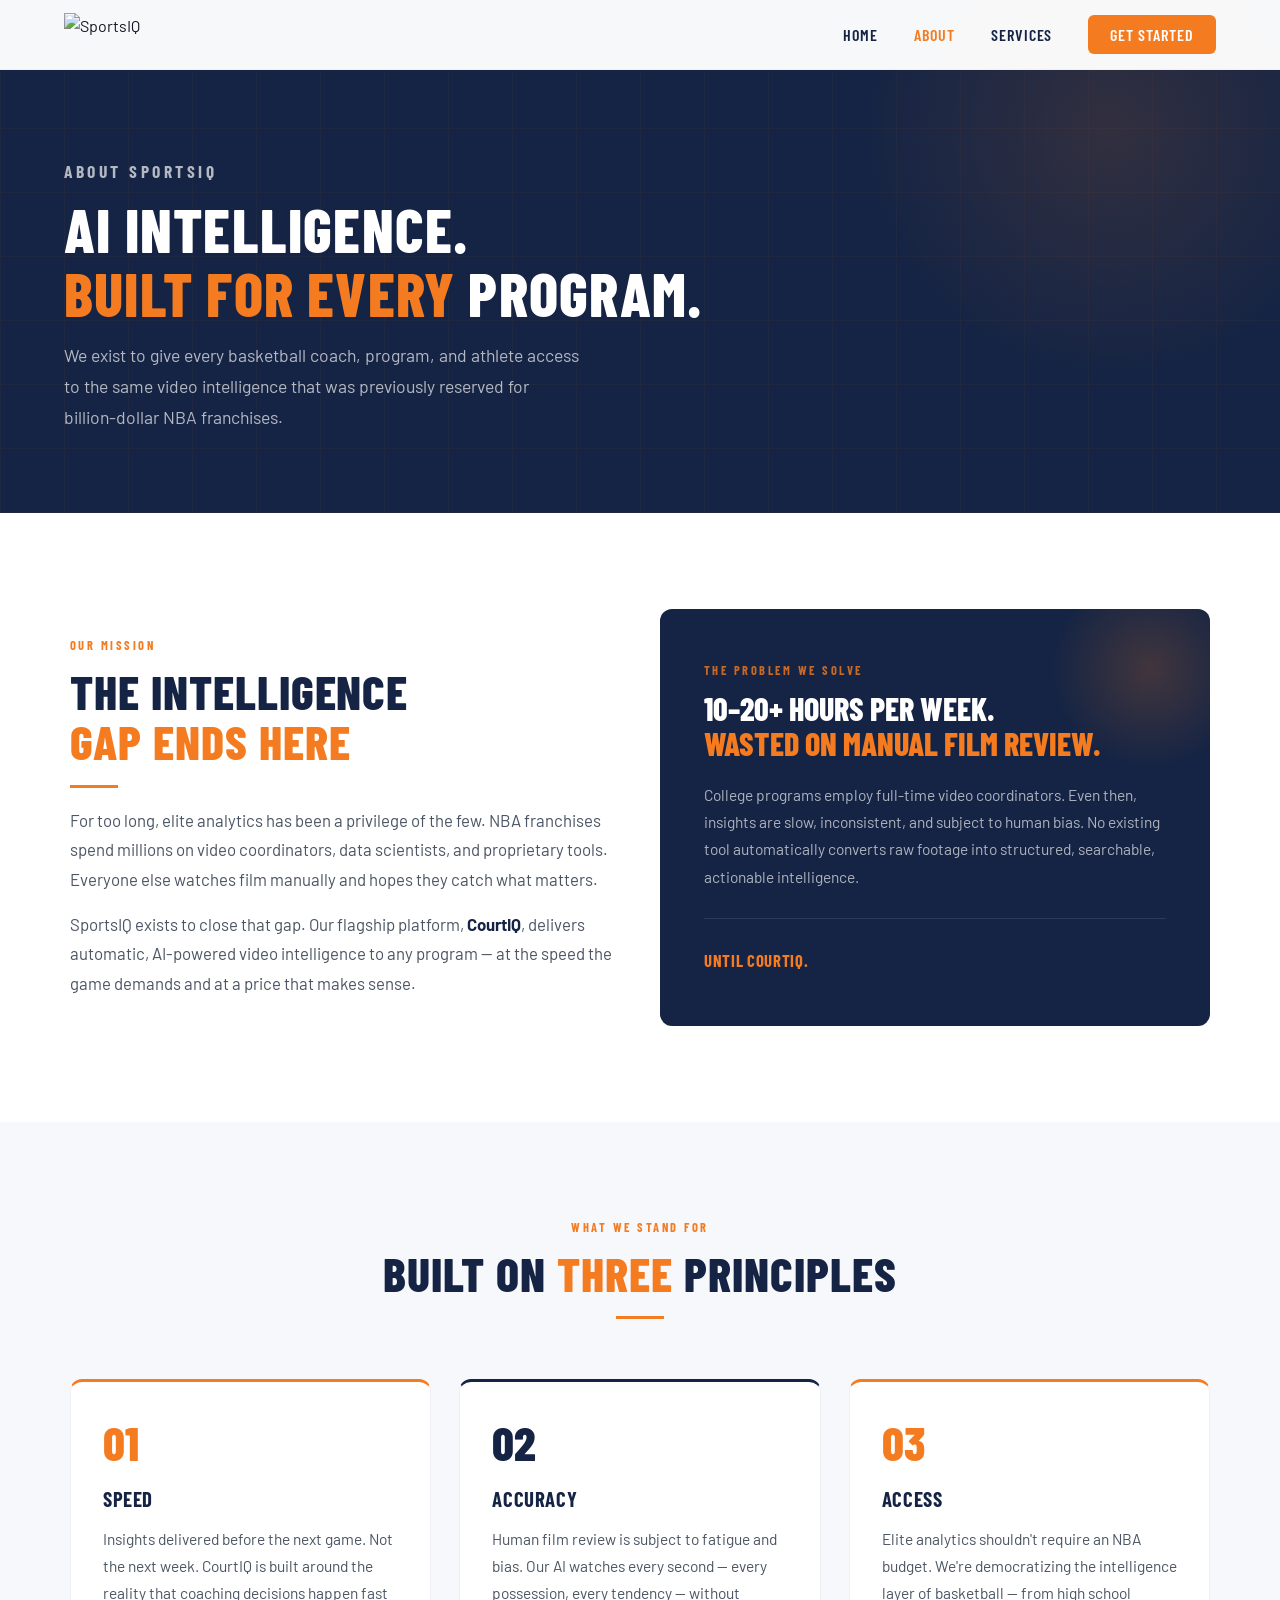
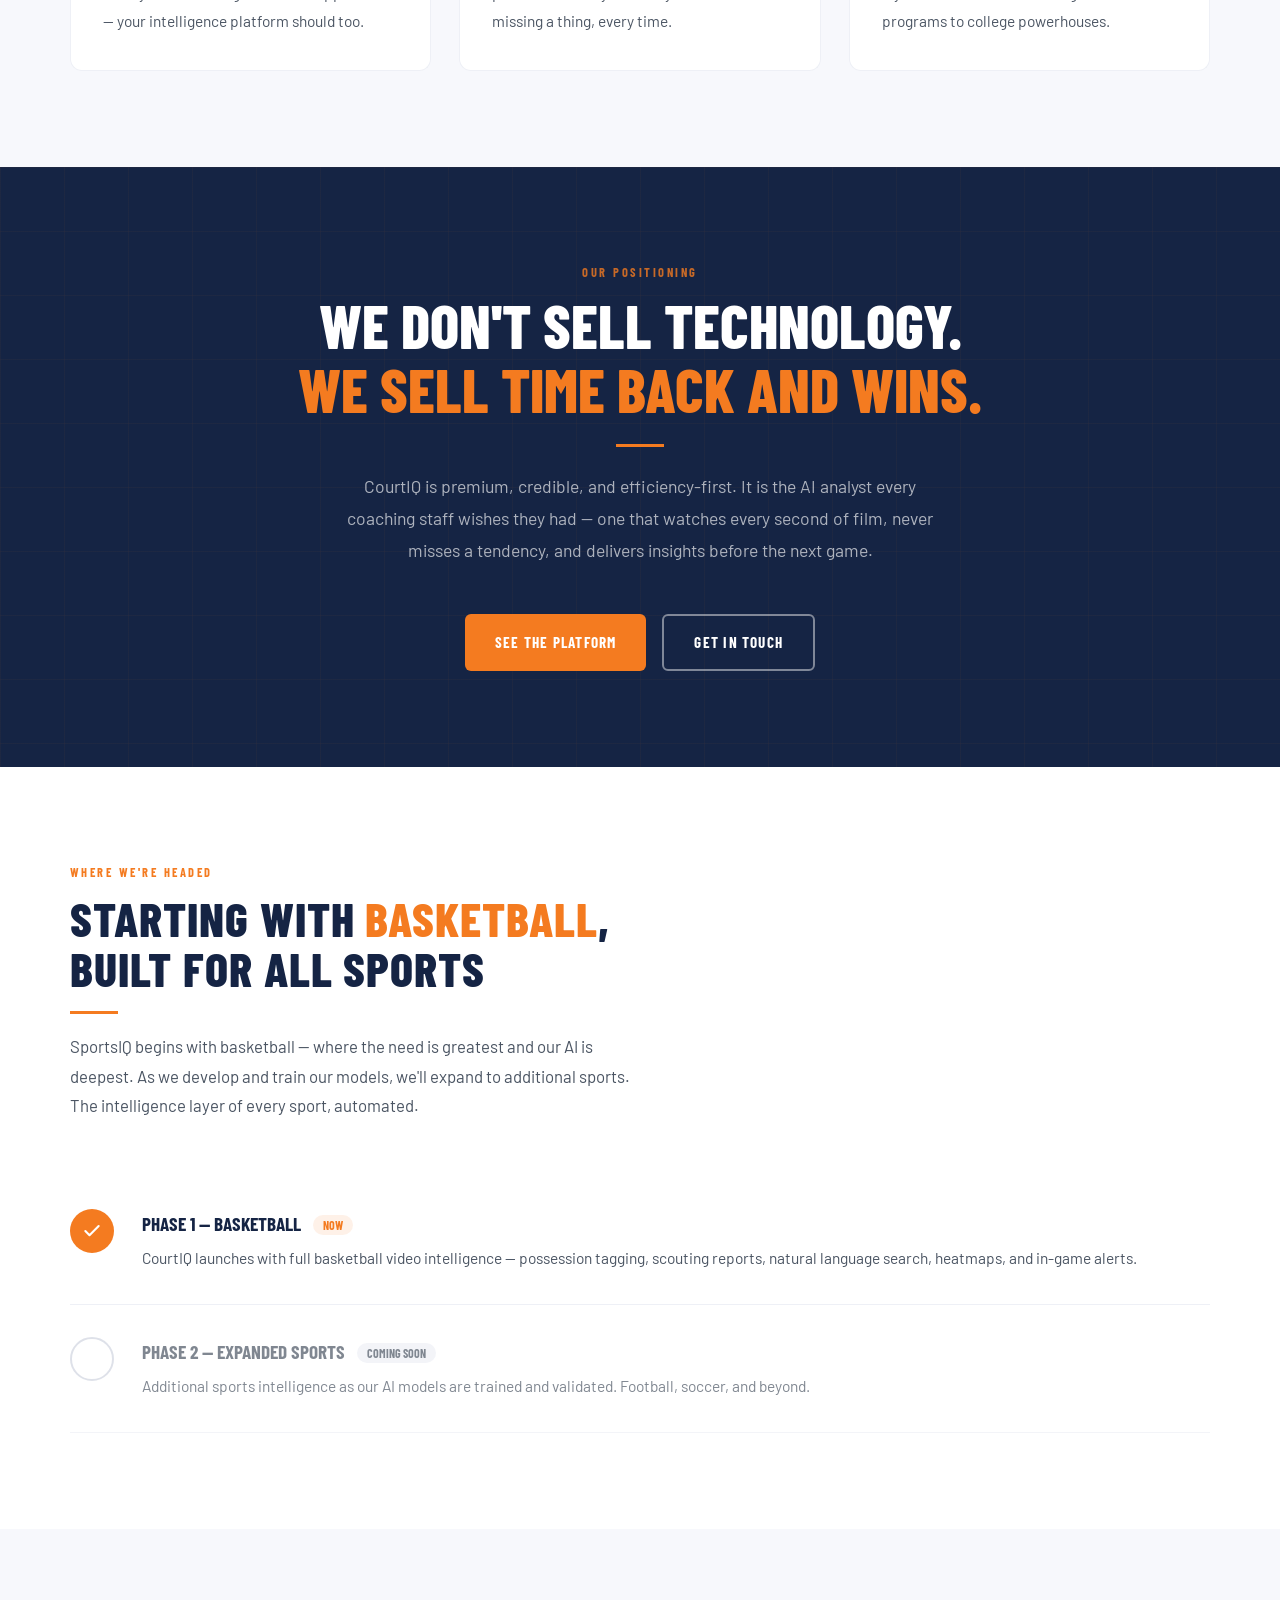
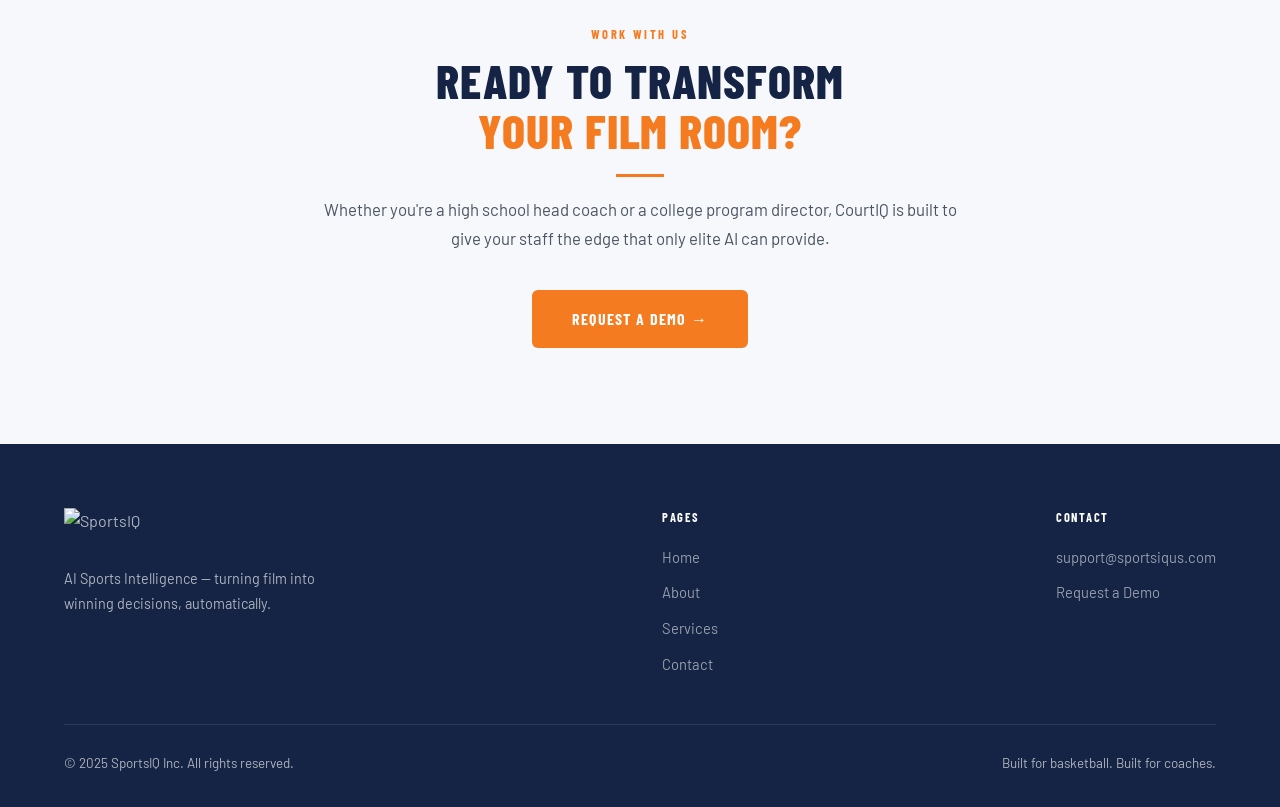
==== about.html @ 945e05f1 "Add files via upload" ====
<!DOCTYPE html>
<html lang="en">
<head>
  <meta charset="UTF-8" />
  <meta name="viewport" content="width=device-width, initial-scale=1.0" />
  <meta name="description" content="About SportsIQ Inc. — our mission is to give every basketball program access to the AI sports intelligence previously reserved for billion-dollar franchises." />
  <title>About | SportsIQ</title>
  <link rel="stylesheet" href="styles.css" />
  <link rel="icon" type="image/png" href="logo.png" />
</head>
<body>

<!-- NAV -->
<nav>
  <div class="nav-logo">
    <a href="index.html"><img src="logo.png" alt="SportsIQ" /></a>
  </div>
  <ul class="nav-links">
    <li><a href="index.html">Home</a></li>
    <li><a href="about.html" class="active">About</a></li>
    <li><a href="services.html">Services</a></li>
    <li><a href="contact.html" class="nav-cta">Get Started</a></li>
  </ul>
  <button class="hamburger" aria-label="Menu">
    <span></span><span></span><span></span>
  </button>
</nav>

<!-- PAGE HERO -->
<div class="page-hero">
  <!-- Grid texture -->
  <div style="position:absolute;inset:0;background-image:linear-gradient(rgba(244,123,32,0.04) 1px,transparent 1px),linear-gradient(90deg,rgba(244,123,32,0.04) 1px,transparent 1px);background-size:64px 64px;pointer-events:none;"></div>
  <div class="page-hero-inner">
    <p class="section-label fade-up">About SportsIQ</p>
    <h1 class="fade-up-2">AI Intelligence.<br /><span>Built for Every</span> Program.</h1>
    <p class="fade-up-3">We exist to give every basketball coach, program, and athlete access to the same video intelligence that was previously reserved for billion-dollar NBA franchises.</p>
  </div>
</div>

<!-- MISSION -->
<section style="background:var(--white);">
  <div class="inner grid-2" style="align-items:center;">
    <div>
      <p class="section-label">Our Mission</p>
      <h2 class="section-title">The Intelligence<br /><span>Gap Ends Here</span></h2>
      <div class="divider"></div>
      <p class="section-sub">For too long, elite analytics has been a privilege of the few. NBA franchises spend millions on video coordinators, data scientists, and proprietary tools. Everyone else watches film manually and hopes they catch what matters.</p>
      <p style="margin-top:16px;color:var(--text-mid);font-size:1.05rem;line-height:1.75;">SportsIQ exists to close that gap. Our flagship platform, <strong style="color:var(--navy);">CourtIQ</strong>, delivers automatic, AI-powered video intelligence to any program — at the speed the game demands and at a price that makes sense.</p>
    </div>
    <div style="background:var(--navy);border-radius:var(--radius-lg);padding:52px 44px;position:relative;overflow:hidden;">
      <div style="position:absolute;top:-40px;right:-40px;width:200px;height:200px;background:radial-gradient(circle,rgba(244,123,32,0.2) 0%,transparent 70%);pointer-events:none;"></div>
      <p class="section-label" style="color:rgba(244,123,32,0.8);">The Problem We Solve</p>
      <p style="font-family:var(--font-display);font-size:clamp(1.5rem,3vw,2rem);font-weight:800;text-transform:uppercase;color:var(--white);line-height:1.1;margin-top:8px;">
        10–20+ Hours Per Week.<br />
        <span style="color:var(--orange);">Wasted on Manual Film Review.</span>
      </p>
      <p style="margin-top:20px;color:rgba(255,255,255,0.65);font-size:0.97rem;line-height:1.75;">College programs employ full-time video coordinators. Even then, insights are slow, inconsistent, and subject to human bias. No existing tool automatically converts raw footage into structured, searchable, actionable intelligence.</p>
      <div style="margin-top:28px;padding-top:28px;border-top:1px solid rgba(255,255,255,0.1);">
        <p style="font-family:var(--font-display);font-size:1.05rem;font-weight:700;color:var(--orange);text-transform:uppercase;letter-spacing:0.04em;">Until CourtIQ.</p>
      </div>
    </div>
  </div>
</section>

<!-- VALUES -->
<section style="background:var(--off-white);">
  <div class="inner">
    <div style="text-align:center;max-width:560px;margin:0 auto 60px;">
      <p class="section-label">What We Stand For</p>
      <h2 class="section-title">Built on <span>Three</span> Principles</h2>
      <div class="divider" style="margin:18px auto;"></div>
    </div>
    <div class="grid-3">

      <div class="card" style="border-top:3px solid var(--orange);">
        <div style="font-family:var(--font-display);font-size:3rem;font-weight:800;color:var(--orange);line-height:1;margin-bottom:16px;">01</div>
        <h3>Speed</h3>
        <p>Insights delivered before the next game. Not the next week. CourtIQ is built around the reality that coaching decisions happen fast — your intelligence platform should too.</p>
      </div>

      <div class="card" style="border-top:3px solid var(--navy);">
        <div style="font-family:var(--font-display);font-size:3rem;font-weight:800;color:var(--navy);line-height:1;margin-bottom:16px;">02</div>
        <h3>Accuracy</h3>
        <p>Human film review is subject to fatigue and bias. Our AI watches every second — every possession, every tendency — without missing a thing, every time.</p>
      </div>

      <div class="card" style="border-top:3px solid var(--orange);">
        <div style="font-family:var(--font-display);font-size:3rem;font-weight:800;color:var(--orange);line-height:1;margin-bottom:16px;">03</div>
        <h3>Access</h3>
        <p>Elite analytics shouldn't require an NBA budget. We're democratizing the intelligence layer of basketball — from high school programs to college powerhouses.</p>
      </div>

    </div>
  </div>
</section>

<!-- BRAND POSITIONING -->
<section style="background:var(--navy);position:relative;overflow:hidden;">
  <div style="position:absolute;inset:0;background-image:linear-gradient(rgba(244,123,32,0.04) 1px,transparent 1px),linear-gradient(90deg,rgba(244,123,32,0.04) 1px,transparent 1px);background-size:64px 64px;pointer-events:none;"></div>
  <div class="inner" style="position:relative;z-index:1;text-align:center;max-width:760px;margin:0 auto;">
    <p class="section-label" style="color:rgba(244,123,32,0.8);">Our Positioning</p>
    <h2 style="font-family:var(--font-display);font-size:clamp(2rem,5vw,3.8rem);font-weight:800;text-transform:uppercase;color:var(--white);line-height:1.05;">
      We Don't Sell Technology.<br />
      <span style="color:var(--orange);">We Sell Time Back and Wins.</span>
    </h2>
    <div class="divider" style="margin:24px auto;"></div>
    <p style="color:rgba(255,255,255,0.65);font-size:1.1rem;line-height:1.8;max-width:600px;margin:0 auto;">
      CourtIQ is premium, credible, and efficiency-first. It is the AI analyst every coaching staff wishes they had — one that watches every second of film, never misses a tendency, and delivers insights before the next game.
    </p>
    <div style="margin-top:48px;display:flex;justify-content:center;gap:16px;flex-wrap:wrap;">
      <a href="services.html" class="btn btn-primary">See the Platform</a>
      <a href="contact.html" class="btn btn-outline-white">Get in Touch</a>
    </div>
  </div>
</section>

<!-- ROADMAP -->
<section style="background:var(--white);">
  <div class="inner">
    <div style="max-width:560px;margin-bottom:56px;">
      <p class="section-label">Where We're Headed</p>
      <h2 class="section-title">Starting with <span>Basketball</span>,<br />Built for All Sports</h2>
      <div class="divider"></div>
      <p class="section-sub">SportsIQ begins with basketball — where the need is greatest and our AI is deepest. As we develop and train our models, we'll expand to additional sports. The intelligence layer of every sport, automated.</p>
    </div>
    <div style="display:flex;flex-direction:column;gap:0;">
      <div style="display:flex;align-items:flex-start;gap:28px;padding:32px 0;border-bottom:1px solid var(--light-gray);">
        <div style="width:44px;height:44px;border-radius:50%;background:var(--orange);display:flex;align-items:center;justify-content:center;flex-shrink:0;">
          <svg width="20" height="20" viewBox="0 0 24 24" fill="none" stroke="white" stroke-width="2.5" stroke-linecap="round" stroke-linejoin="round"><polyline points="20 6 9 17 4 12"/></svg>
        </div>
        <div>
          <h3 style="font-family:var(--font-display);font-size:1.2rem;font-weight:700;text-transform:uppercase;color:var(--navy);margin-bottom:6px;">Phase 1 — Basketball <span style="color:var(--orange);font-size:0.75rem;background:rgba(244,123,32,0.1);padding:3px 10px;border-radius:100px;margin-left:8px;vertical-align:middle;">Now</span></h3>
          <p style="color:var(--text-mid);font-size:0.97rem;line-height:1.7;">CourtIQ launches with full basketball video intelligence — possession tagging, scouting reports, natural language search, heatmaps, and in-game alerts.</p>
        </div>
      </div>
      <div style="display:flex;align-items:flex-start;gap:28px;padding:32px 0;border-bottom:1px solid var(--light-gray);opacity:0.7;">
        <div style="width:44px;height:44px;border-radius:50%;border:2px solid var(--mid-gray);display:flex;align-items:center;justify-content:center;flex-shrink:0;">
          <svg width="18" height="18" viewBox="0 0 24 24" fill="none" stroke="var(--text-light)" stroke-width="2" stroke-linecap="round" stroke-linejoin="round"><circle cx="12" cy="12" r="10"/><polyline points="12 6 12 12 16 14"/></svg>
        </div>
        <div>
          <h3 style="font-family:var(--font-display);font-size:1.2rem;font-weight:700;text-transform:uppercase;color:var(--text-mid);margin-bottom:6px;">Phase 2 — Expanded Sports <span style="font-size:0.75rem;background:var(--light-gray);padding:3px 10px;border-radius:100px;margin-left:8px;vertical-align:middle;">Coming Soon</span></h3>
          <p style="color:var(--text-mid);font-size:0.97rem;line-height:1.7;">Additional sports intelligence as our AI models are trained and validated. Football, soccer, and beyond.</p>
        </div>
      </div>
    </div>
  </div>
</section>

<!-- CTA -->
<section style="background:var(--off-white);text-align:center;">
  <div class="inner" style="max-width:660px;">
    <p class="section-label" style="text-align:center;">Work With Us</p>
    <h2 class="section-title" style="text-align:center;">Ready to Transform<br /><span>Your Film Room?</span></h2>
    <div class="divider" style="margin:18px auto;"></div>
    <p style="color:var(--text-mid);font-size:1.05rem;line-height:1.78;margin-bottom:36px;">Whether you're a high school head coach or a college program director, CourtIQ is built to give your staff the edge that only elite AI can provide.</p>
    <a href="contact.html" class="btn btn-primary" style="font-size:1rem;padding:16px 40px;">Request a Demo &rarr;</a>
  </div>
</section>

<!-- FOOTER -->
<footer>
  <div class="footer-top">
    <div class="footer-brand">
      <img src="logo.png" alt="SportsIQ" />
      <p>AI Sports Intelligence — turning film into winning decisions, automatically.</p>
    </div>
    <div class="footer-links">
      <h4>Pages</h4>
      <ul>
        <li><a href="index.html">Home</a></li>
        <li><a href="about.html">About</a></li>
        <li><a href="services.html">Services</a></li>
        <li><a href="contact.html">Contact</a></li>
      </ul>
    </div>
    <div class="footer-links">
      <h4>Contact</h4>
      <ul>
        <li><a href="mailto:support@sportsiqus.com">support@sportsiqus.com</a></li>
        <li><a href="contact.html">Request a Demo</a></li>
      </ul>
    </div>
  </div>
  <div class="footer-bottom">
    <p>&copy; 2025 SportsIQ Inc. All rights reserved.</p>
    <p>Built for basketball. Built for coaches.</p>
  </div>
</footer>

<script src="main.js"></script>
</body>
</html>
---- styles.css ----
@import url('https://fonts.googleapis.com/css2?family=Barlow+Condensed:ital,wght@0,400;0,600;0,700;0,800;1,700&family=Barlow:wght@300;400;500;600&display=swap');

:root {
  --navy:        #152444;
  --navy-mid:    #1e3260;
  --orange:      #F47B20;
  --orange-light:#ff9544;
  --white:       #ffffff;
  --off-white:   #f7f8fc;
  --light-gray:  #eef0f6;
  --mid-gray:    #d1d5e0;
  --text-dark:   #111827;
  --text-mid:    #4b5563;
  --font-display:'Barlow Condensed', sans-serif;
  --font-body:   'Barlow', sans-serif;
  --radius:      6px;
  --radius-lg:   12px;
  --shadow:      0 4px 24px rgba(21,36,68,0.10);
  --shadow-lg:   0 14px 52px rgba(21,36,68,0.16);
  --transition:  0.25s cubic-bezier(0.4,0,0.2,1);
}

*,*::before,*::after{box-sizing:border-box;margin:0;padding:0;}
html{scroll-behavior:smooth;}
body{font-family:var(--font-body);color:var(--text-dark);background:var(--white);line-height:1.6;-webkit-font-smoothing:antialiased;}
img{max-width:100%;display:block;}
a{text-decoration:none;color:inherit;}

/* NAV */
nav{position:fixed;top:0;left:0;right:0;z-index:100;background:rgba(255,255,255,0.97);backdrop-filter:blur(12px);border-bottom:1px solid var(--light-gray);padding:0 5%;display:flex;align-items:center;justify-content:space-between;height:70px;transition:box-shadow var(--transition);}
nav.scrolled{box-shadow:var(--shadow);}
.nav-logo img{height:44px;width:auto;}
.nav-links{display:flex;gap:36px;list-style:none;align-items:center;}
.nav-links a{font-family:var(--font-display);font-size:1rem;font-weight:600;letter-spacing:0.06em;text-transform:uppercase;color:var(--navy);transition:color var(--transition);}
.nav-links a:hover,.nav-links a.active{color:var(--orange);}
.nav-cta{background:var(--orange) !important;color:var(--white) !important;padding:10px 22px;border-radius:var(--radius);}
.nav-cta:hover{background:var(--orange-light) !important;transform:translateY(-1px);}
.hamburger{display:none;flex-direction:column;gap:5px;cursor:pointer;border:none;background:none;padding:4px;}
.hamburger span{display:block;width:24px;height:2px;background:var(--navy);border-radius:2px;}

/* BUTTONS */
.btn{display:inline-flex;align-items:center;gap:8px;font-family:var(--font-display);font-size:0.95rem;font-weight:700;letter-spacing:0.08em;text-transform:uppercase;padding:14px 30px;border-radius:var(--radius);border:none;cursor:pointer;transition:all var(--transition);}
.btn-primary{background:var(--orange);color:var(--white);}
.btn-primary:hover{background:var(--orange-light);transform:translateY(-2px);box-shadow:0 8px 24px rgba(244,123,32,0.35);}
.btn-outline{background:transparent;color:var(--navy);border:2px solid var(--navy);}
.btn-outline:hover{background:var(--navy);color:var(--white);transform:translateY(-2px);}
.btn-outline-white{background:transparent;color:var(--white);border:2px solid rgba(255,255,255,0.45);}
.btn-outline-white:hover{border-color:var(--white);background:rgba(255,255,255,0.1);}

/* SECTIONS */
section{padding:96px 5%;}
.inner{max-width:1140px;margin:0 auto;}
.section-label{font-family:var(--font-display);font-size:0.78rem;font-weight:700;letter-spacing:0.2em;text-transform:uppercase;color:var(--orange);margin-bottom:10px;}
.section-title{font-family:var(--font-display);font-size:clamp(2rem,4vw,3rem);font-weight:800;text-transform:uppercase;letter-spacing:0.02em;color:var(--navy);line-height:1.05;}
.section-title span{color:var(--orange);}
.section-sub{margin-top:16px;color:var(--text-mid);font-size:1.05rem;max-width:580px;line-height:1.75;}
.divider{width:48px;height:3px;background:var(--orange);margin:18px 0;}

/* PAGE HERO */
.page-hero{background:var(--navy);padding:140px 5% 80px;position:relative;overflow:hidden;}
.page-hero::before{content:'';position:absolute;top:-120px;right:-80px;width:500px;height:500px;background:radial-gradient(circle,rgba(244,123,32,0.13) 0%,transparent 70%);pointer-events:none;}
.page-hero-inner{max-width:700px;position:relative;z-index:1;}
.page-hero h1{font-family:var(--font-display);font-size:clamp(2.4rem,5vw,3.8rem);font-weight:800;color:var(--white);text-transform:uppercase;letter-spacing:0.02em;line-height:1.05;}
.page-hero h1 span{color:var(--orange);}
.page-hero p{margin-top:16px;font-size:1.1rem;color:rgba(255,255,255,0.68);max-width:520px;line-height:1.75;}

/* CARDS */
.card{background:var(--white);border:1px solid var(--light-gray);border-radius:var(--radius-lg);padding:36px 32px;transition:transform var(--transition),box-shadow var(--transition),border-color var(--transition);}
.card:hover{transform:translateY(-5px);box-shadow:var(--shadow-lg);border-color:var(--mid-gray);}
.card-icon{width:52px;height:52px;background:rgba(244,123,32,0.1);border-radius:var(--radius);display:flex;align-items:center;justify-content:center;margin-bottom:20px;}
.card-icon svg{width:26px;height:26px;stroke:var(--orange);fill:none;stroke-width:2;stroke-linecap:round;stroke-linejoin:round;}
.card h3{font-family:var(--font-display);font-size:1.3rem;font-weight:700;text-transform:uppercase;letter-spacing:0.03em;color:var(--navy);margin-bottom:10px;}
.card p{color:var(--text-mid);font-size:0.97rem;line-height:1.75;}

/* GRIDS */
.grid-3{display:grid;grid-template-columns:repeat(3,1fr);gap:28px;}
.grid-2{display:grid;grid-template-columns:repeat(2,1fr);gap:40px;}

/* STAT STRIP */
.stat-strip{background:var(--navy);padding:56px 5%;display:grid;grid-template-columns:repeat(3,1fr);gap:20px;text-align:center;}
.stat-num{font-family:var(--font-display);font-size:clamp(2rem,4vw,3.2rem);font-weight:800;color:var(--orange);line-height:1;}
.stat-label{font-size:0.82rem;color:rgba(255,255,255,0.55);text-transform:uppercase;letter-spacing:0.12em;margin-top:8px;}

/* FORM */
.form-group{margin-bottom:22px;}
.form-group label{display:block;font-family:var(--font-display);font-size:0.78rem;font-weight:700;letter-spacing:0.12em;text-transform:uppercase;color:var(--navy);margin-bottom:8px;}
.form-group input,.form-group select,.form-group textarea{width:100%;padding:13px 16px;border:1.5px solid var(--light-gray);border-radius:var(--radius);font-family:var(--font-body);font-size:0.97rem;color:var(--text-dark);background:var(--white);transition:border-color var(--transition);outline:none;}
.form-group input:focus,.form-group select:focus,.form-group textarea:focus{border-color:var(--orange);}
.form-group textarea{resize:vertical;min-height:130px;}

/* FOOTER */
footer{background:var(--navy);color:rgba(255,255,255,0.65);padding:64px 5% 32px;}
.footer-top{display:flex;justify-content:space-between;align-items:flex-start;gap:48px;padding-bottom:48px;border-bottom:1px solid rgba(255,255,255,0.1);flex-wrap:wrap;}
.footer-brand img{height:42px;margin-bottom:16px;}
.footer-brand p{font-size:0.9rem;max-width:260px;line-height:1.75;}
.footer-links h4{font-family:var(--font-display);font-size:0.78rem;font-weight:700;letter-spacing:0.14em;text-transform:uppercase;color:var(--white);margin-bottom:16px;}
.footer-links ul{list-style:none;display:flex;flex-direction:column;gap:10px;}
.footer-links a{font-size:0.92rem;color:rgba(255,255,255,0.55);transition:color var(--transition);}
.footer-links a:hover{color:var(--orange);}
.footer-bottom{padding-top:28px;display:flex;justify-content:space-between;align-items:center;flex-wrap:wrap;gap:10px;}
.footer-bottom p{font-size:0.84rem;}
.footer-bottom a{color:var(--orange);}

/* ANIMATIONS */
@keyframes fadeUp{from{opacity:0;transform:translateY(28px);}to{opacity:1;transform:translateY(0);}}
.fade-up  {animation:fadeUp 0.65s ease both;}
.fade-up-2{animation:fadeUp 0.65s ease 0.15s both;}
.fade-up-3{animation:fadeUp 0.65s ease 0.30s both;}
.fade-up-4{animation:fadeUp 0.65s ease 0.45s both;}

/* RESPONSIVE */
@media(max-width:900px){.grid-3{grid-template-columns:1fr 1fr;}.stat-strip{grid-template-columns:1fr 1fr;}}
@media(max-width:640px){
  .grid-3,.grid-2{grid-template-columns:1fr;}
  .stat-strip{grid-template-columns:1fr;}
  .nav-links{display:none;flex-direction:column;position:absolute;top:70px;left:0;right:0;background:var(--white);padding:24px 5%;border-bottom:1px solid var(--light-gray);gap:18px;}
  .nav-links.open{display:flex;}
  .hamburger{display:flex;}
  .footer-top{flex-direction:column;}
  .footer-bottom{flex-direction:column;text-align:center;}
}
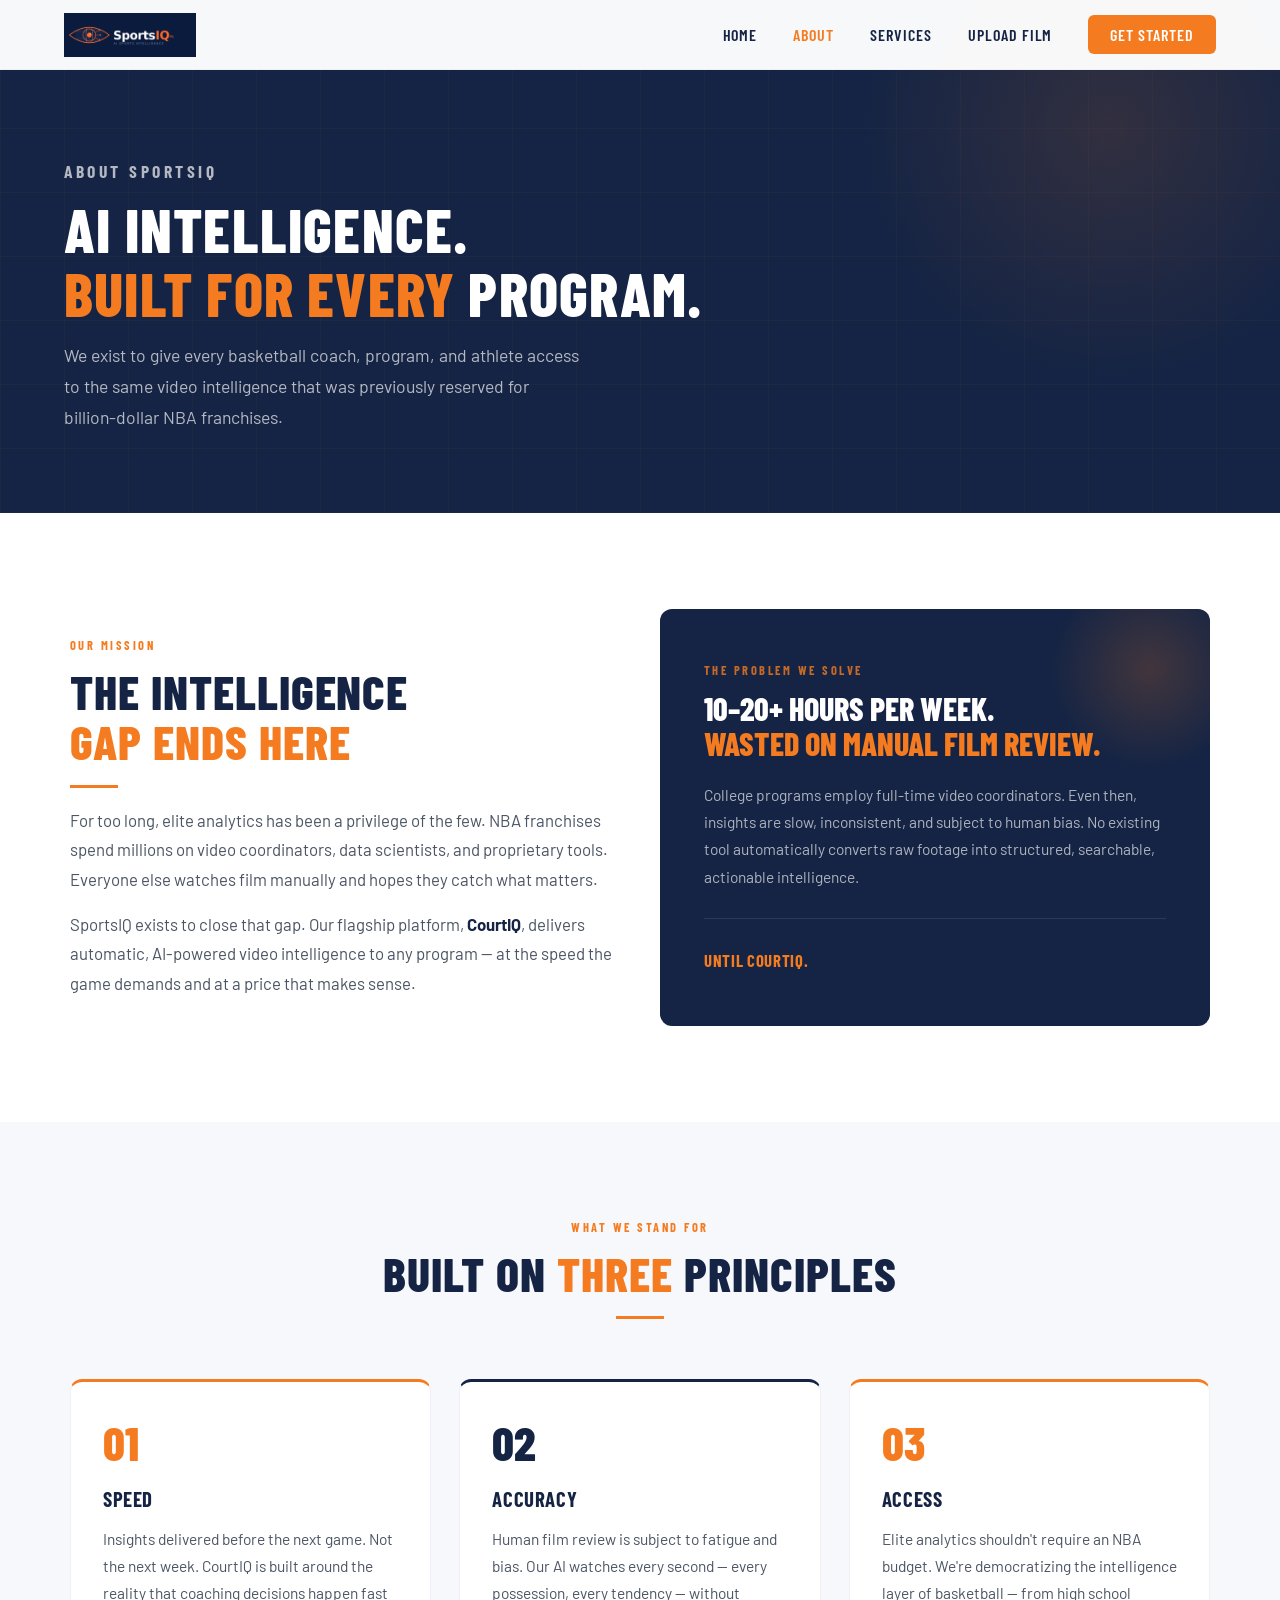
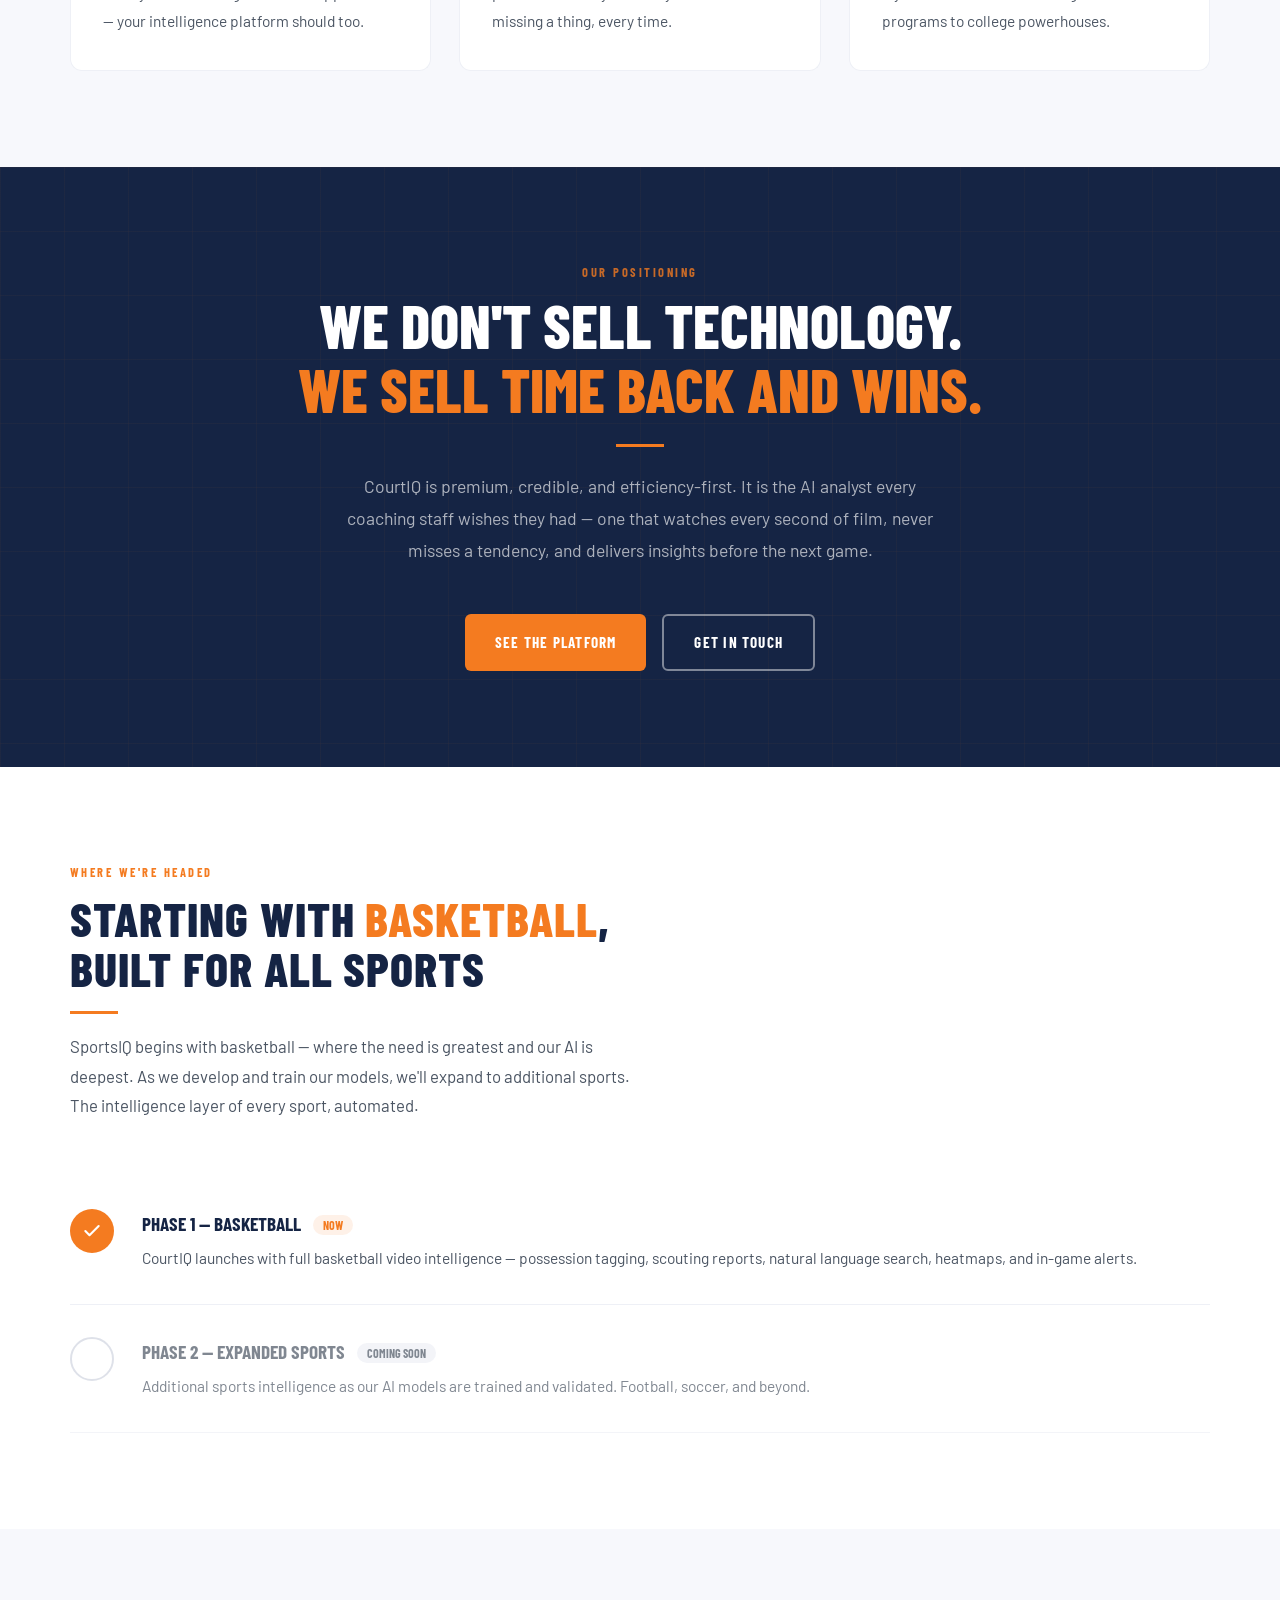
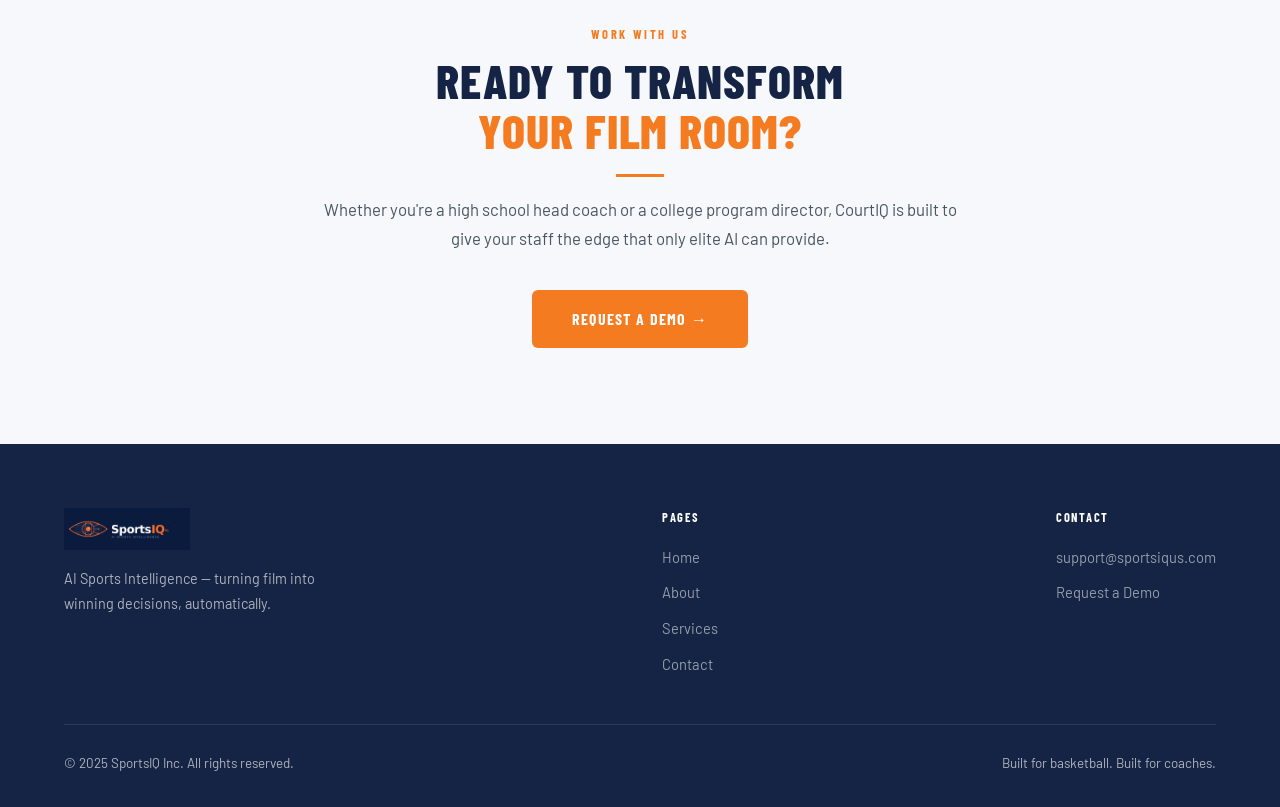
==== commit b4fd3725: "Update about.html" ====
--- a/about.html
+++ b/about.html
@@ -19,6 +19,7 @@
     <li><a href="index.html">Home</a></li>
     <li><a href="about.html" class="active">About</a></li>
     <li><a href="services.html">Services</a></li>
+    <li><a href="upload.html">Upload Film</a></li>
     <li><a href="contact.html" class="nav-cta">Get Started</a></li>
   </ul>
   <button class="hamburger" aria-label="Menu">
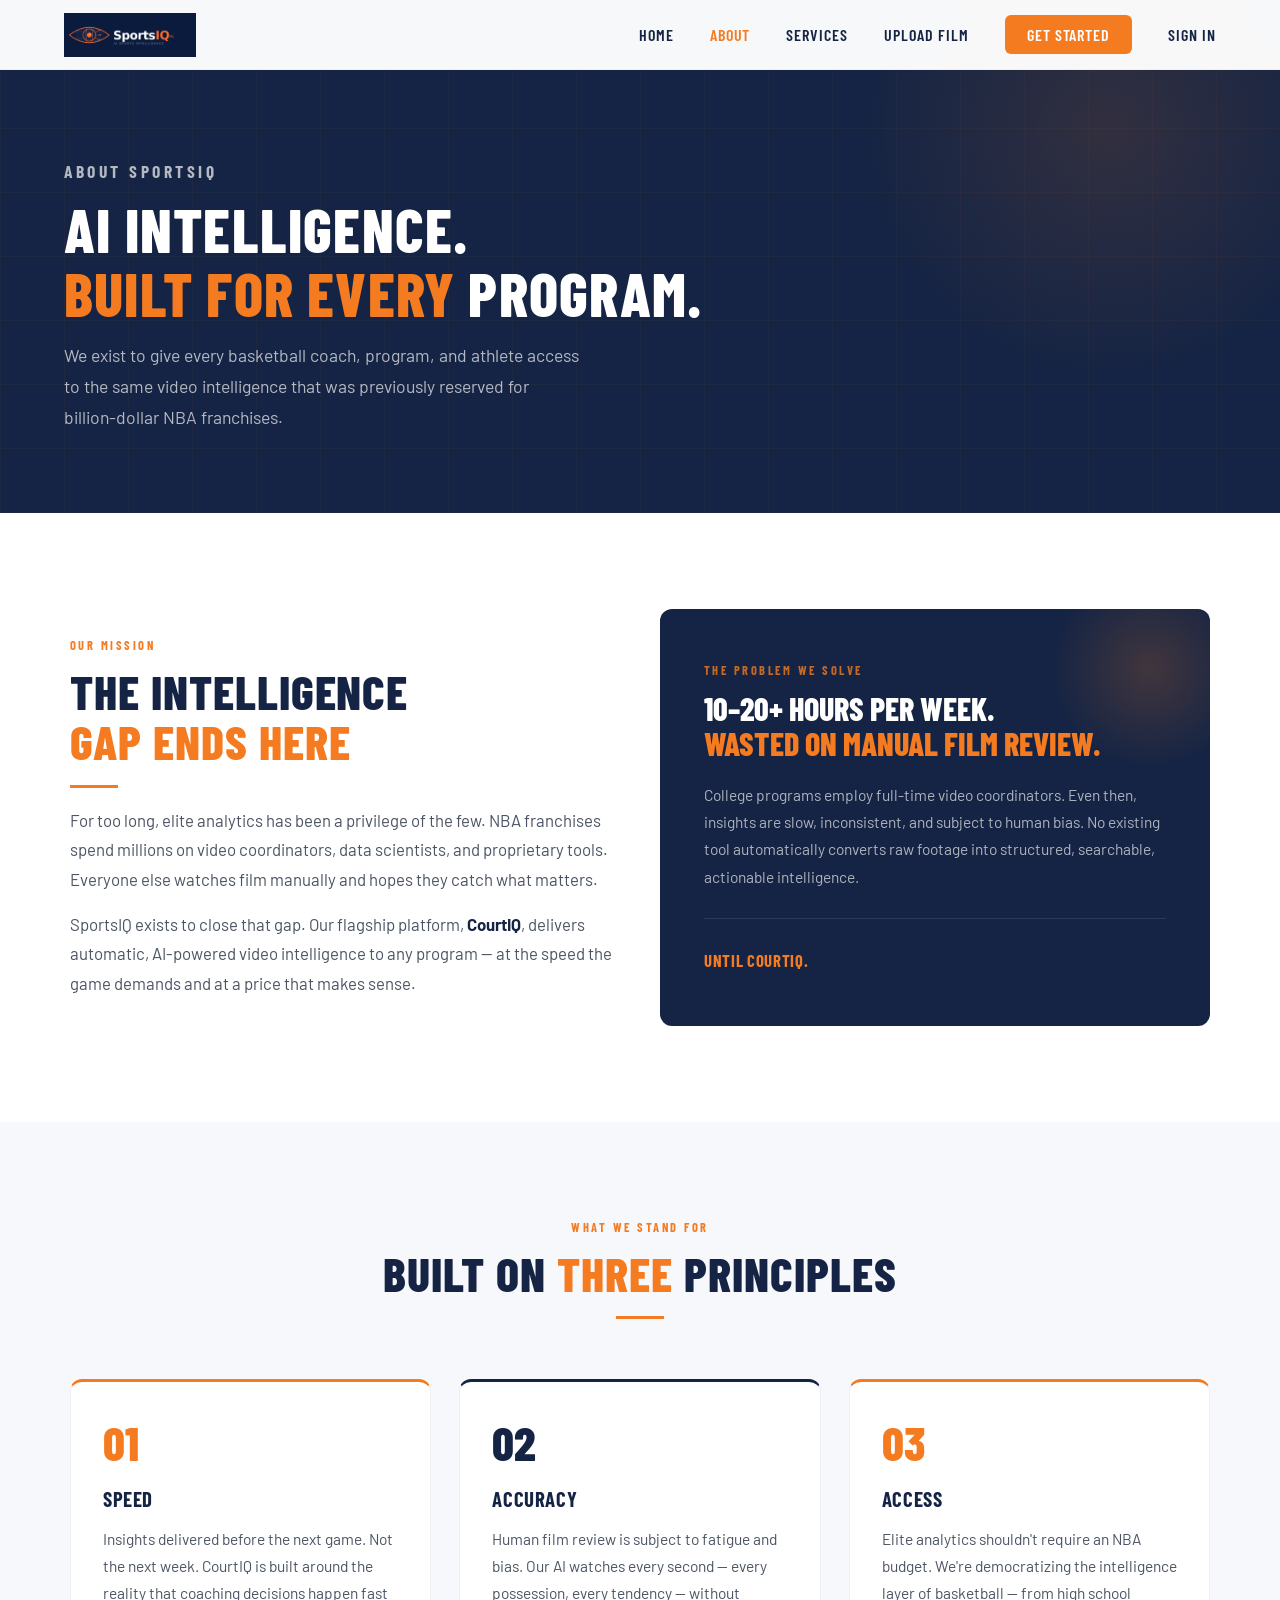
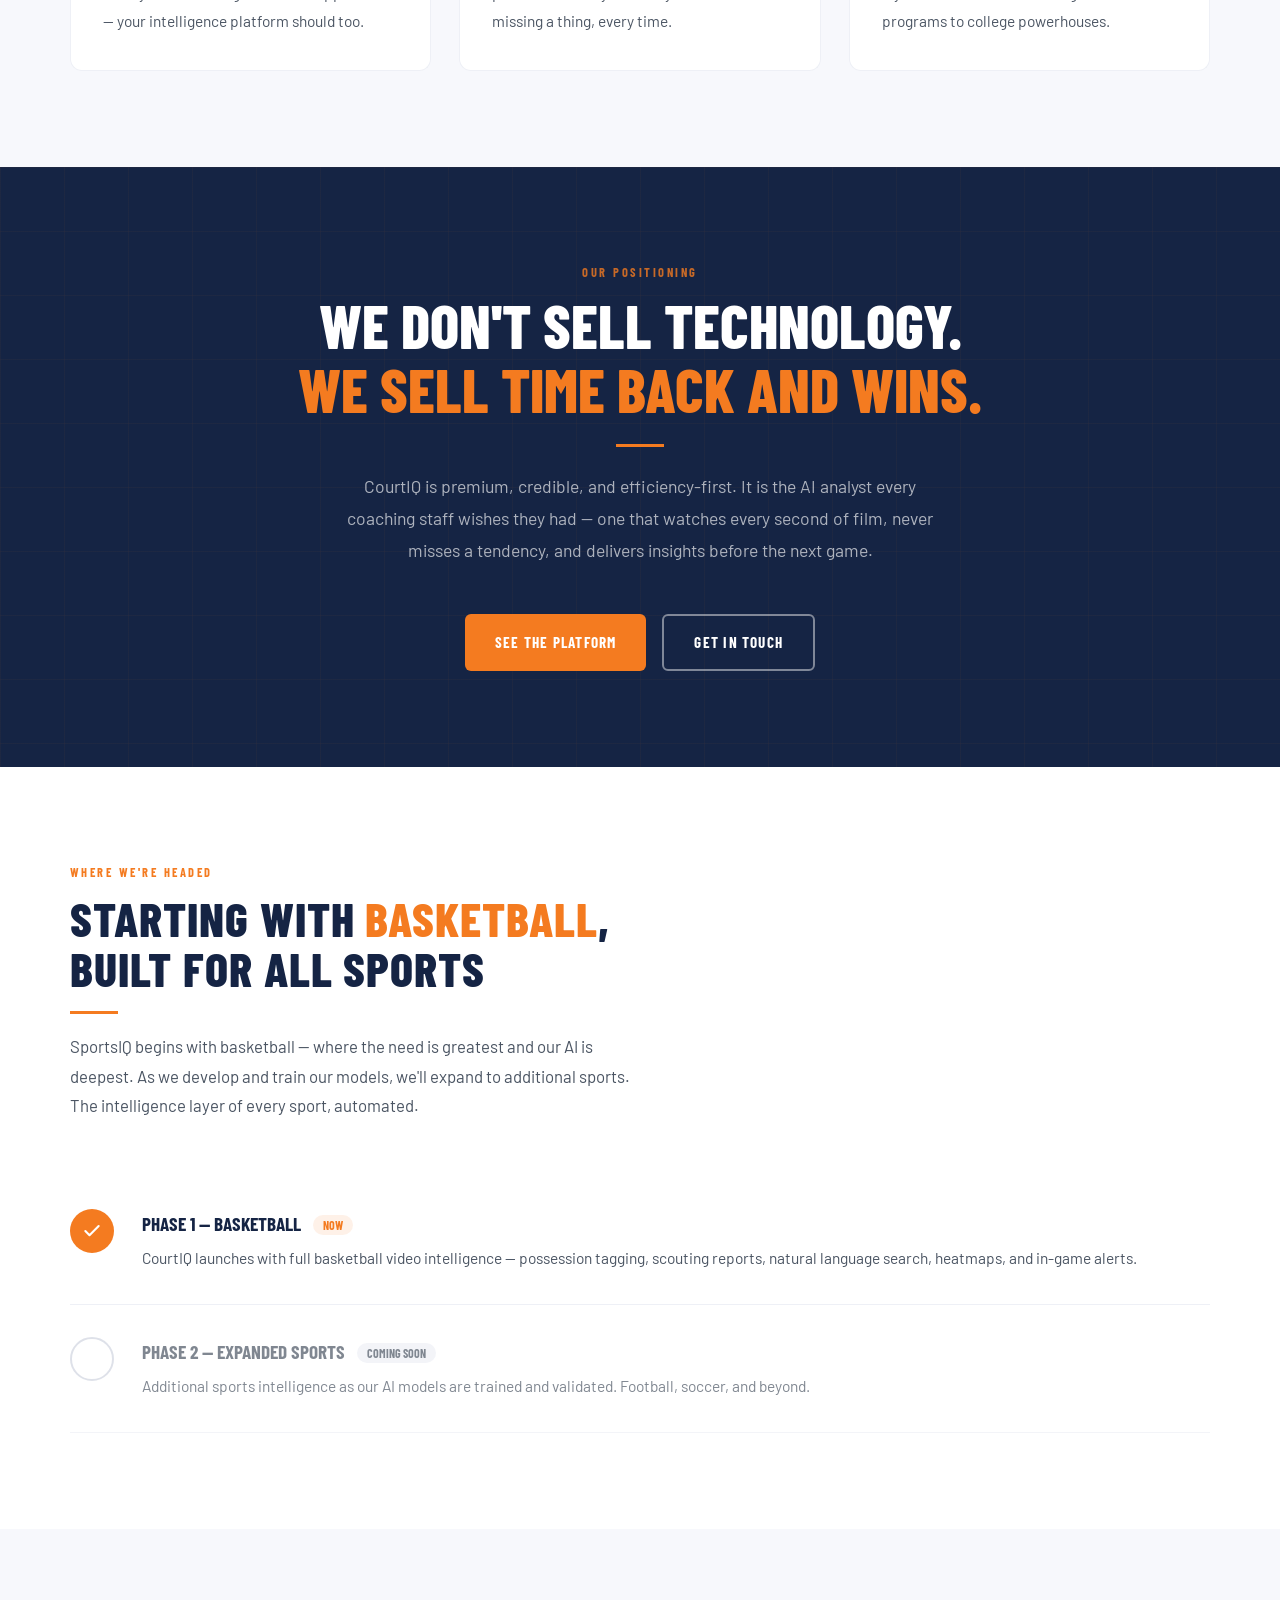
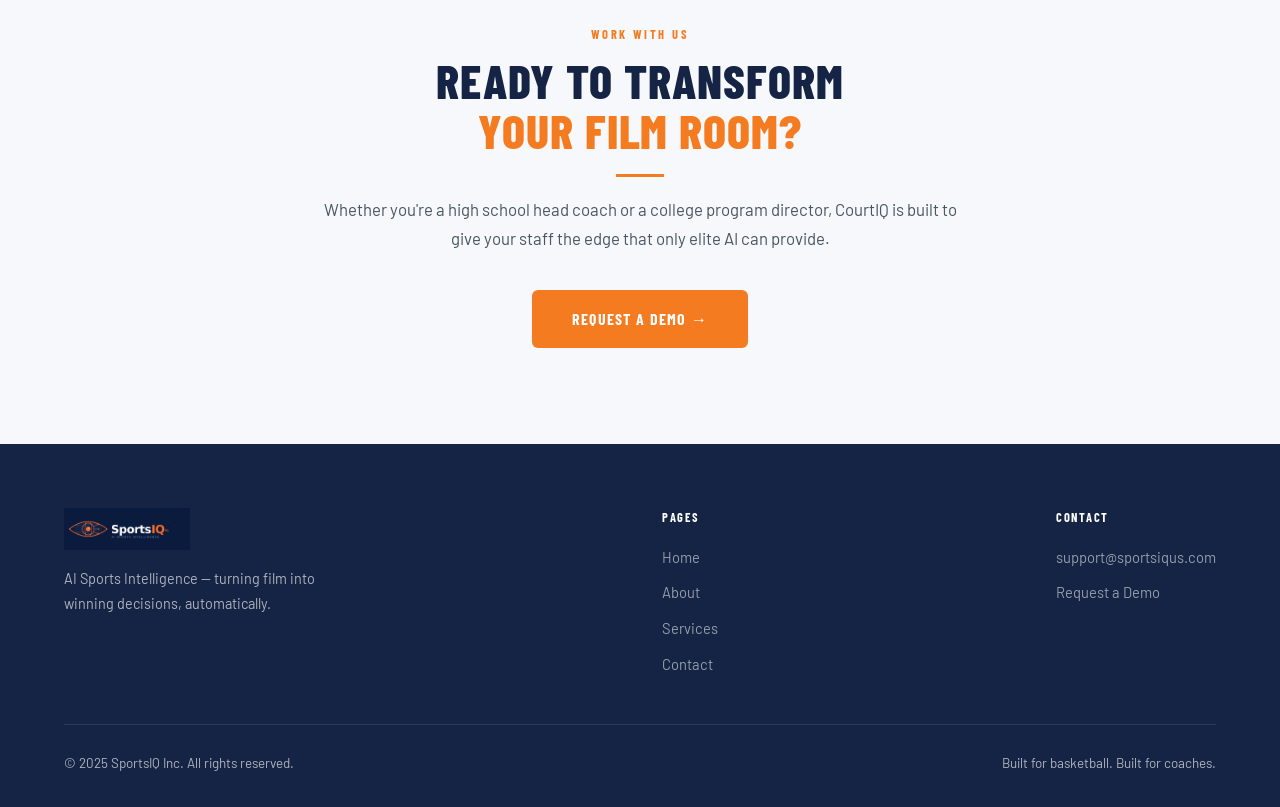
==== commit a6a6a355: "login" ====
--- a/about.html
+++ b/about.html
@@ -21,6 +21,7 @@
     <li><a href="services.html">Services</a></li>
     <li><a href="upload.html">Upload Film</a></li>
     <li><a href="contact.html" class="nav-cta">Get Started</a></li>
+    <li><a href="login.html" class="login-nav-link">Sign In</a></li>
   </ul>
   <button class="hamburger" aria-label="Menu">
     <span></span><span></span><span></span>
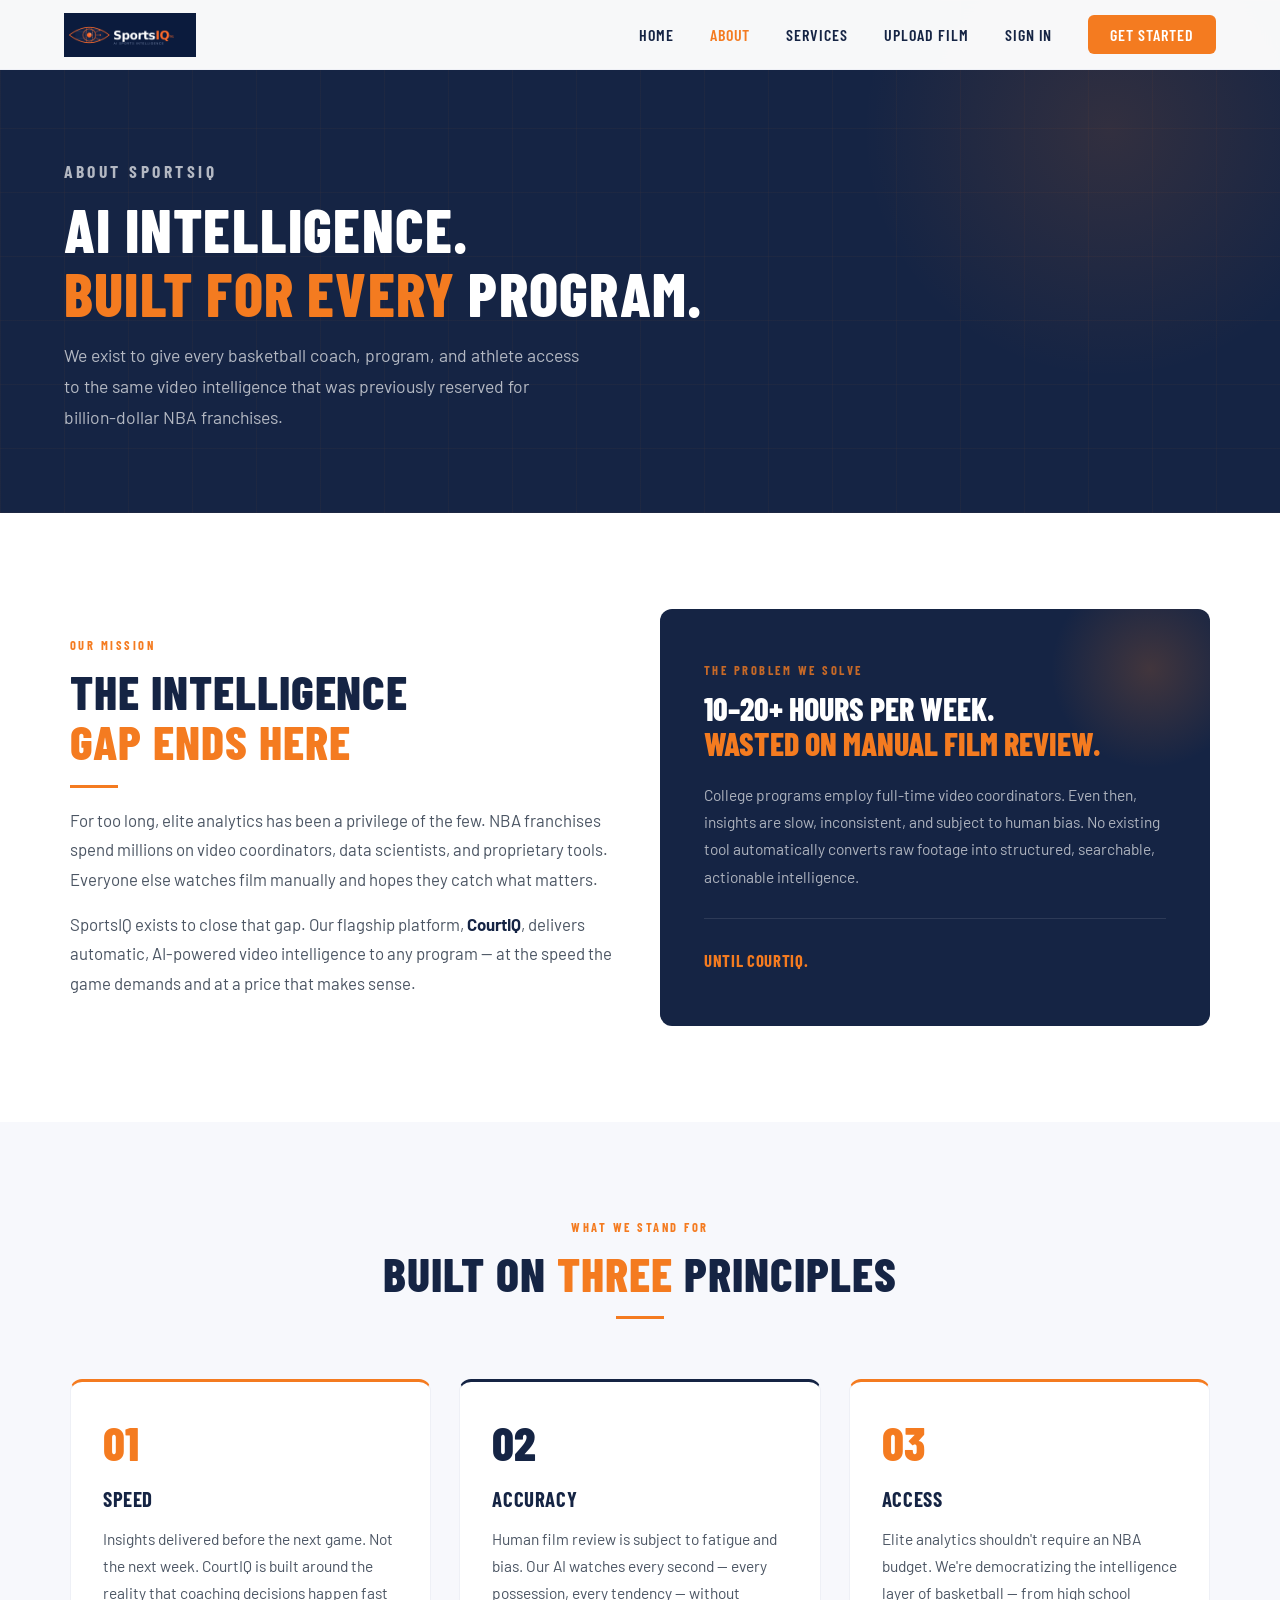
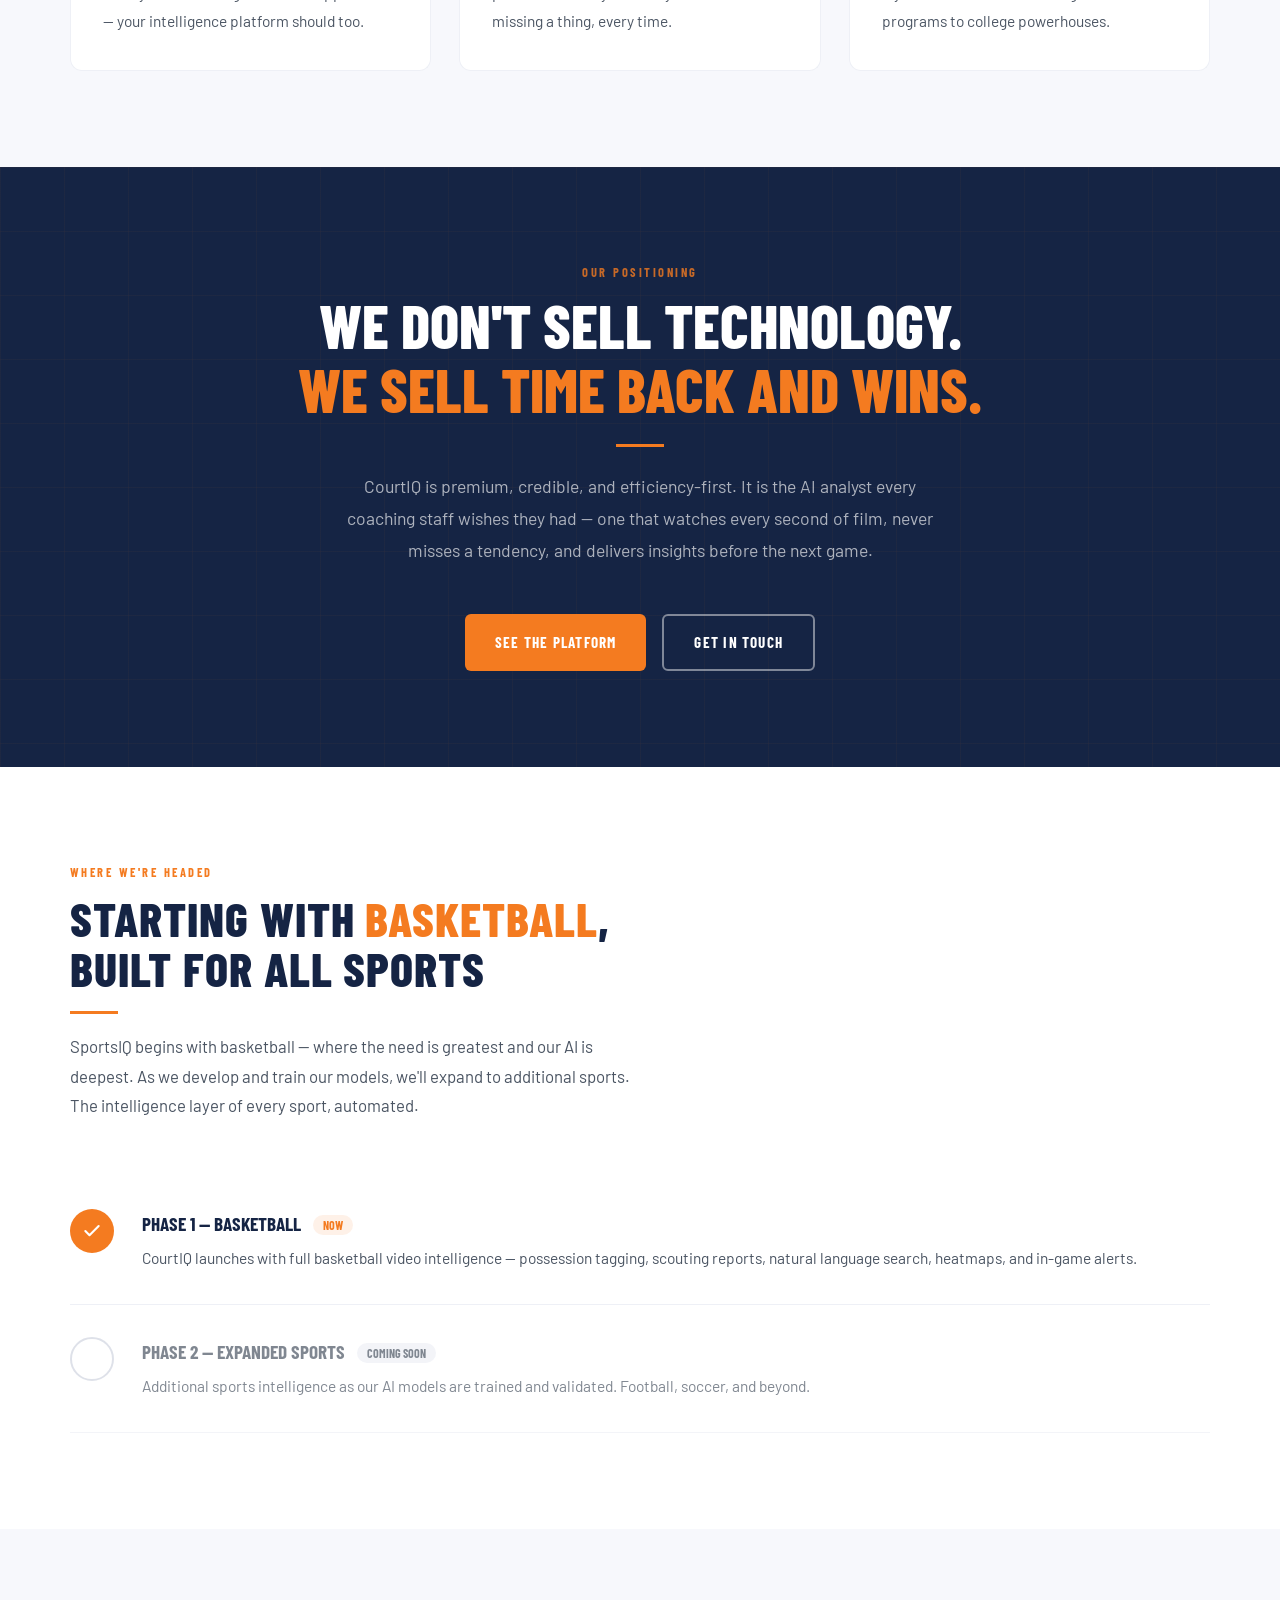
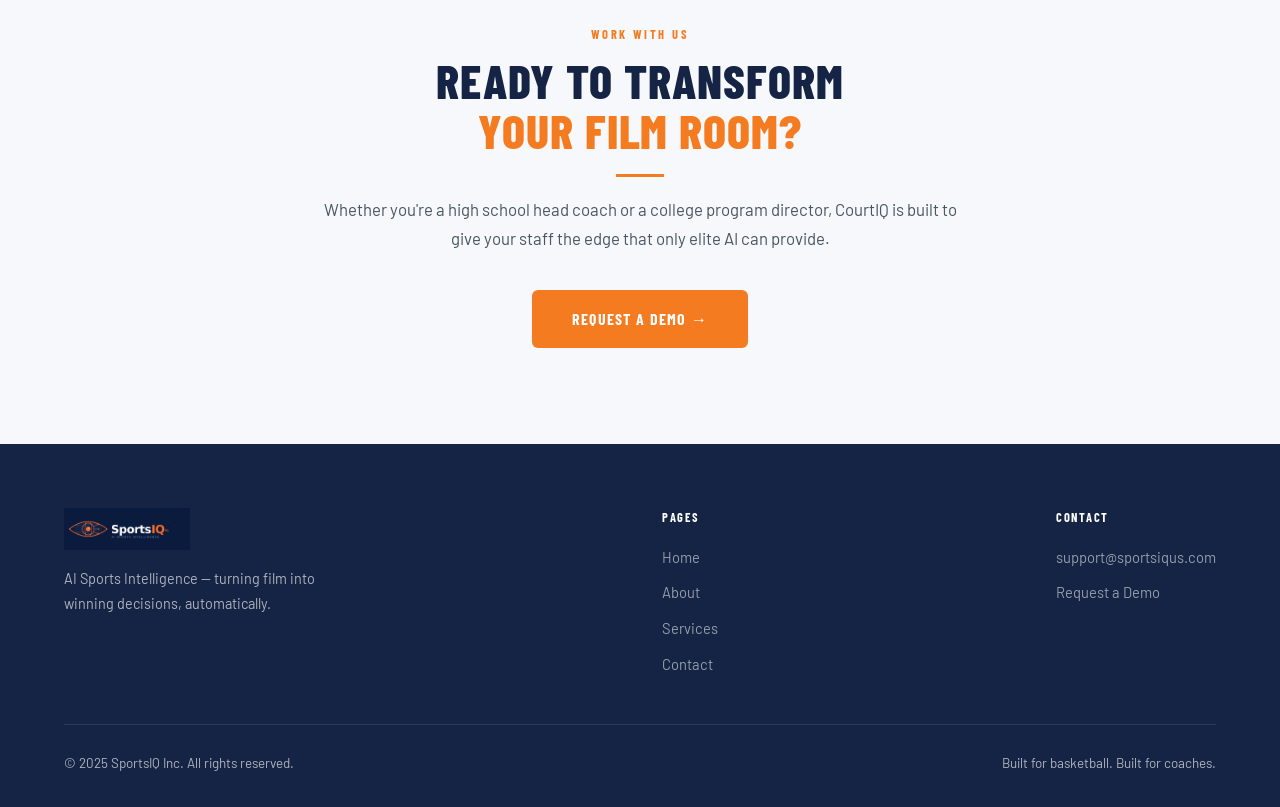
==== commit 7a31ad7e: "login" ====
--- a/about.html
+++ b/about.html
@@ -20,8 +20,8 @@
     <li><a href="about.html" class="active">About</a></li>
     <li><a href="services.html">Services</a></li>
     <li><a href="upload.html">Upload Film</a></li>
+    <li><a href="login.html" class="login-nav-link">Sign In</a></li>
     <li><a href="contact.html" class="nav-cta">Get Started</a></li>
-    <li><a href="login.html" class="login-nav-link">Sign In</a></li>
   </ul>
   <button class="hamburger" aria-label="Menu">
     <span></span><span></span><span></span>
